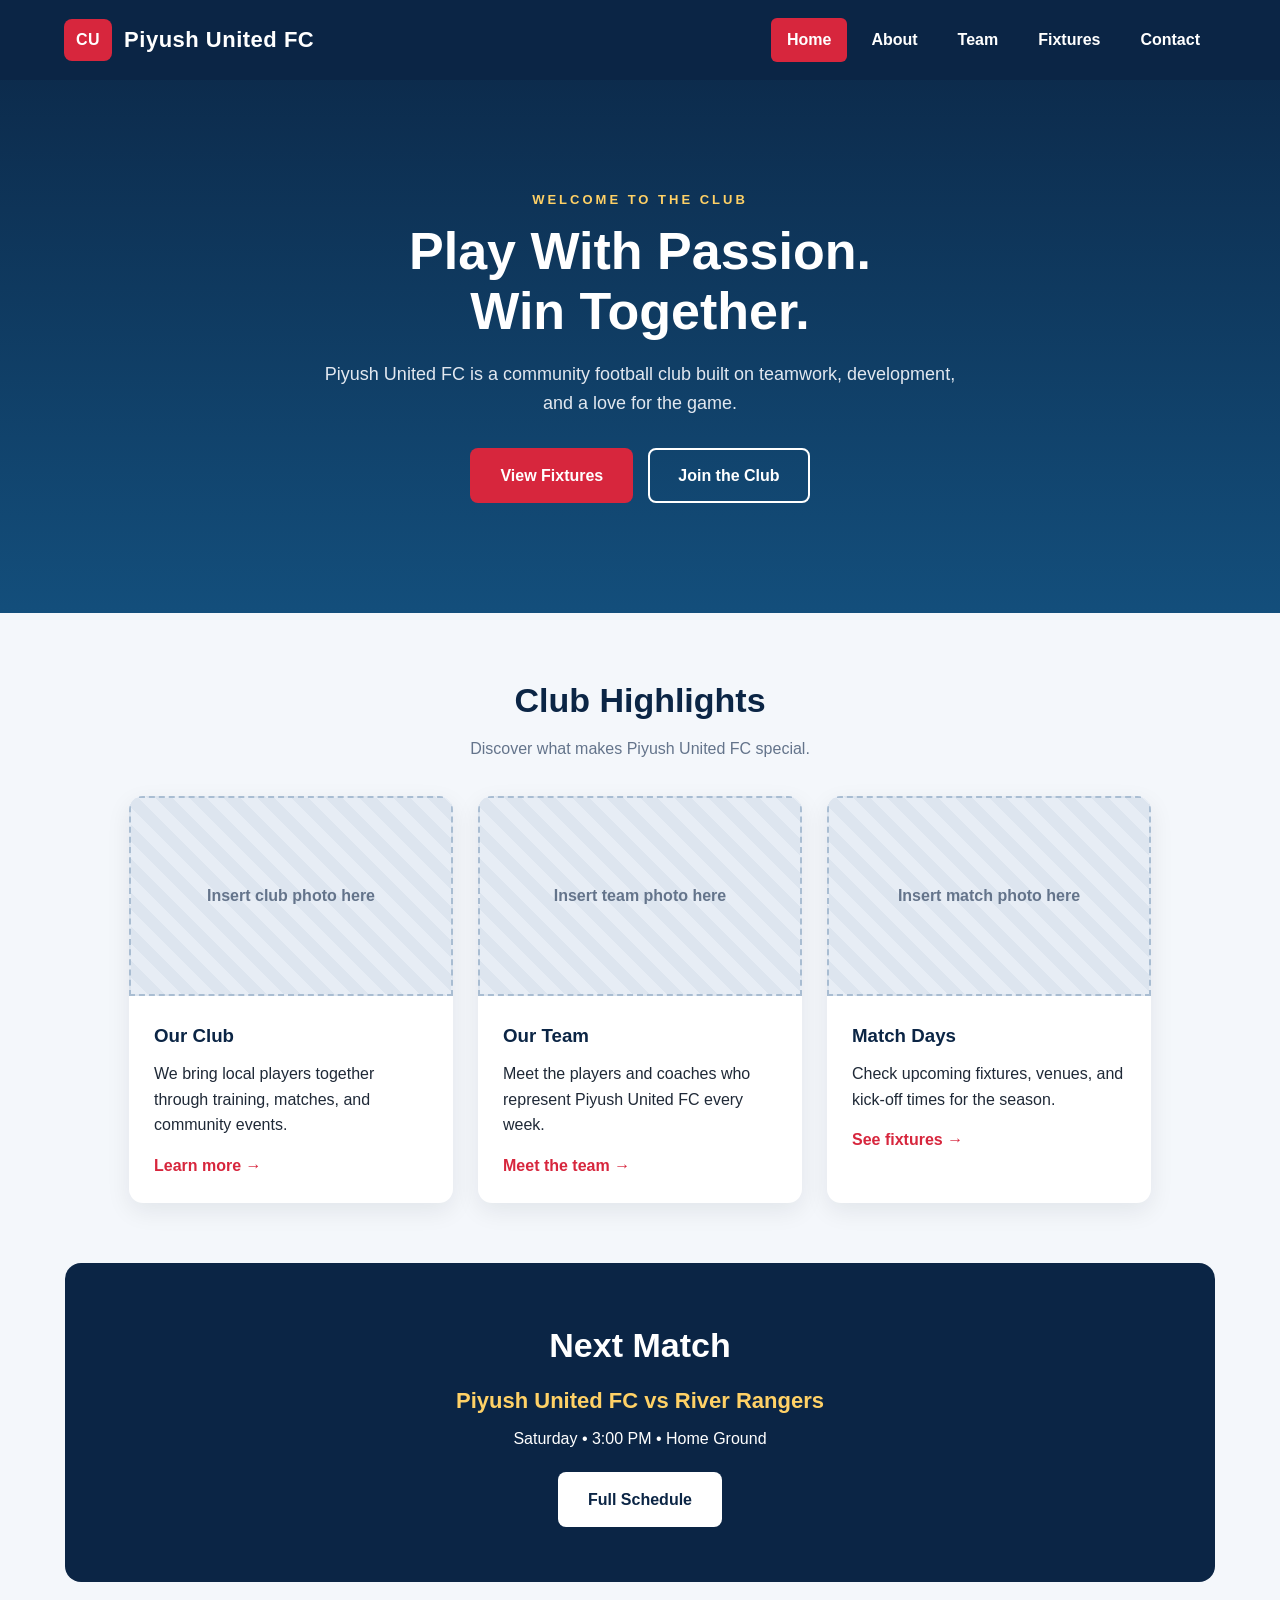
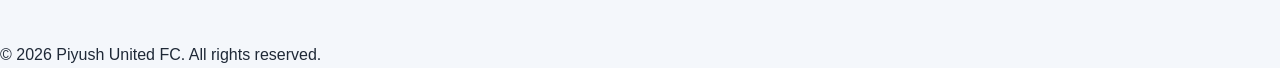
==== index.html @ 8dfbd0fe "Initial commit" ====
<!DOCTYPE html>
<html lang="en">
<head>
  <meta charset="UTF-8">
  <meta name="viewport" content="width=device-width, initial-scale=1.0">
  <title>Piyush United FC | Home</title>
  <link rel="stylesheet" href="style.css">
</head>
<body>

  <header class="site-header">
    <a class="brand" href="index.html">
      <span class="brand-badge">CU</span>
      <span>Piyush United FC</span>
    </a>

    <nav class="main-nav">
      <a href="index.html" class="active">Home</a>
      <a href="about.html">About</a>
      <a href="team.html">Team</a>
      <a href="fixtures.html">Fixtures</a>
      <a href="contact.html">Contact</a>
    </nav>
  </header>

  <section class="hero">
    <div class="hero-content">
      <p class="eyebrow">Welcome to the club</p>
      <h1>Play With Passion.<br>Win Together.</h1>
      <p class="hero-text">
        Piyush United FC is a community football club built on teamwork,
        development, and a love for the game.
      </p>
      <div class="hero-buttons">
        <a class="btn btn-primary" href="fixtures.html">View Fixtures</a>
        <a class="btn btn-outline" href="contact.html">Join the Club</a>
      </div>
    </div>
  </section>

  <main>
    <section class="section">
      <div class="section-head">
        <h2>Club Highlights</h2>
        <p>Discover what makes Piyush United FC special.</p>
      </div>

      <div class="card-grid">
        <article class="card">
          <div class="image-box">
            <span>Insert club photo here</span>
          </div>
          <div class="card-body">
            <h3>Our Club</h3>
            <p>We bring local players together through training, matches, and community events.</p>
            <a class="text-link" href="about.html">Learn more &rarr;</a>
          </div>
        </article>

        <article class="card">
          <div class="image-box">
            <span>Insert team photo here</span>
          </div>
          <div class="card-body">
            <h3>Our Team</h3>
            <p>Meet the players and coaches who represent Piyush United FC every week.</p>
            <a class="text-link" href="team.html">Meet the team &rarr;</a>
          </div>
        </article>

        <article class="card">
          <div class="image-box">
            <span>Insert match photo here</span>
          </div>
          <div class="card-body">
            <h3>Match Days</h3>
            <p>Check upcoming fixtures, venues, and kick-off times for the season.</p>
            <a class="text-link" href="fixtures.html">See fixtures &rarr;</a>
          </div>
        </article>
      </div>
    </section>

    <section class="section banner">
      <div class="banner-content">
        <h2>Next Match</h2>
        <p class="match-line">Piyush United FC vs River Rangers</p>
        <p>Saturday &bull; 3:00 PM &bull; Home Ground</p>
        <a class="btn btn-light" href="fixtures.html">Full Schedule</a>
      </div>
    </section>
  </main>

  <footer class="site-footer">
    <p>&copy; 2026 Piyush United FC. All rights reserved.</p>
  </footer>

</body>
</html>
---- style.css ----
/*  Base styles  */
* {
  margin: 0;
  padding: 0;
  box-sizing: border-box;
}

:root {
  --navy: #0b2545;
  --blue: #134e7c;
  --red: #d7263d;
  --light: #f4f7fb;
  --white: #ffffff;
  --grey: #64748b;
  --border: #dfe6ee;
}

body {
  font-family: "Segoe UI", Arial, Helvetica, sans-serif;
  background-color: var(--light);
  color: #1f2937;
  line-height: 1.6;
}

img {
  max-width: 100%;
  display: block;
}

/*  Header */
.site-header {
  background-color: var(--navy);
  color: var(--white);
  padding: 18px 5%;
  display: flex;
  justify-content: space-between;
  align-items: center;
  flex-wrap: wrap;
  gap: 15px;
  box-shadow: 0 3px 12px rgba(0, 0, 0, 0.15);
}

.brand {
  display: flex;
  align-items: center;
  gap: 12px;
  color: var(--white);
  text-decoration: none;
  font-size: 22px;
  font-weight: 800;
  letter-spacing: 0.5px;
}

.brand-badge {
  background-color: var(--red);
  padding: 8px 12px;
  border-radius: 8px;
  font-size: 16px;
}

.main-nav {
  display: flex;
  flex-wrap: wrap;
  gap: 8px;
}

.main-nav a {
  color: var(--white);
  text-decoration: none;
  padding: 9px 16px;
  border-radius: 6px;
  font-weight: 600;
  transition: background-color 0.2s ease;
}

.main-nav a:hover {
  background-color: rgba(255, 255, 255, 0.15);
}

.main-nav a.active {
  background-color: var(--red);
}

/* Hero */
.hero {
  background:
    linear-gradient(rgba(11, 37, 69, 0.85), rgba(19, 78, 124, 0.85)),
    var(--blue);
  color: var(--white);
  padding: 110px 5%;
  text-align: center;
}

.eyebrow {
  text-transform: uppercase;
  letter-spacing: 3px;
  font-size: 13px;
  font-weight: 700;
  color: #ffd166;
  margin-bottom: 12px;
}

.hero h1 {
  font-size: 52px;
  line-height: 1.15;
  margin-bottom: 18px;
}

.hero-text {
  max-width: 650px;
  margin: 0 auto 30px;
  font-size: 18px;
  color: #e2e8f0;
}

.hero-buttons {
  display: flex;
  justify-content: center;
  gap: 15px;
  flex-wrap: wrap;
}

/* Buttons */
.btn {
  display: inline-block;
  padding: 13px 28px;
  border-radius: 8px;
  text-decoration: none;
  font-weight: 700;
  border: 2px solid transparent;
  transition: transform 0.2s ease, background-color 0.2s ease;
}

.btn:hover {
  transform: translateY(-2px);
}

.btn-primary {
  background-color: var(--red);
  color: var(--white);
}

.btn-primary:hover {
  background-color: #b81e33;
}

.btn-outline {
  color: var(--white);
  border-color: var(--white);
}

.btn-outline:hover {
  background-color: var(--white);
  color: var(--navy);
}

.btn-light {
  background-color: var(--white);
  color: var(--navy);
}

/* Sections */
.section {
  max-width: 1150px;
  margin: 60px auto;
  padding: 0 5%;
}

.section-head {
  text-align: center;
  margin-bottom: 35px;
}

.section-head h2 {
  color: var(--navy);
  font-size: 34px;
  margin-bottom: 8px;
}

.section-head p {
  color: var(--grey);
}

/*  Cards  */
.card-grid {
  display: grid;
  grid-template-columns: repeat(auto-fit, minmax(280px, 1fr));
  gap: 25px;
}

.card {
  background-color: var(--white);
  border-radius: 14px;
  overflow: hidden;
  box-shadow: 0 8px 24px rgba(15, 23, 42, 0.08);
  transition: transform 0.2s ease, box-shadow 0.2s ease;
}

.card:hover {
  transform: translateY(-5px);
  box-shadow: 0 14px 30px rgba(15, 23, 42, 0.14);
}

.card-body {
  padding: 25px;
}

.card-body h3 {
  color: var(--navy);
  margin-bottom: 10px;
}

.text-link {
  display: inline-block;
  margin-top: 15px;
  color: var(--red);
  font-weight: 700;
  text-decoration: none;
}

.text-link:hover {
  color: var(--navy);
}

/*  Blank picture boxes  */
.image-box {
  background:
    repeating-linear-gradient(
      45deg,
      #e7edf5,
      #e7edf5 12px,
      #dde5ef 12px,
      #dde5ef 24px
    );
  border: 2px dashed #a9bdd2;
  border-radius: 0;
  min-height: 220px;
  display: flex;
  align-items: center;
  justify-content: center;
  text-align: center;
  color: var(--grey);
  font-weight: 600;
  padding: 20px;
}

.card .image-box {
  border-radius: 0;
  min-height: 200px;
}

.image-box.tall {
  min-height: 340px;
  border-radius: 14px;
}

.image-box.square {
  min-height: 230px;
}

.image-box.small {
  min-height: 180px;
  margin-top: 20px;
  border-radius: 12px;
}

/*  Banner  */
.banner {
  background-color: var(--navy);
  color: var(--white);
  border-radius: 16px;
  padding: 55px 30px;
  text-align: center;
}

.banner h2 {
  font-size: 34px;
  margin-bottom: 10px;
}

.match-line {
  font-size: 22px;
  font-weight: 700;
  color: #ffd166;
  margin-bottom: 8px;
}

.banner .btn {
  margin-top: 20px;
}

/* Page hero */
.page-hero {
  background-color: var(--navy);
  color: var(--white);
  text-align: center;
  padding: 75px 5%;
}

.page-hero h1 {
  font-size: 42px;
  margin-bottom: 8px;
}

.page-hero p {
  color: #cbd5e1;
  font-size: 18px;
}

/*  About section */
.split {
  display: grid;
  grid-template-columns: 1fr 1fr;
  gap: 35px;
  align-items: center;
}

.split-text h2 {
  color: var(--navy);
  margin-bottom: 15px;
}

.split-text p {
  margin-bottom: 15px;
}

.value-grid {
  display: grid;
  grid-template-columns: repeat(auto-fit, minmax(230px, 1fr));
  gap: 20px;
}

.value-card {
  background-color: var(--white);
  padding: 28px;
  border-radius: 12px;
  border-top: 5px solid var(--red);
  box-shadow: 0 6px 18px rgba(15, 23, 42, 0.07);
}

.value-card h3 {
  color: var(--navy);
  margin-bottom: 8px;
}

/*  Team section */
.player-grid {
.player-grid {
  display: grid;
  grid-template-columns: repeat(auto-fit, minmax(230px, 1fr));
  gap: 25px;
}

.player-card {
  background-color: var(--white);
  border-radius: 14px;
  overflow: hidden;
  box-shadow: 0 8px 22px rgba(15, 23, 42, 0.08);
  transition: transform 0.2s ease;
}

.player-card:hover {
  transform: translateY(-5px);
}

.player-info {
  padding: 20px;
  text-align: center;
}

.player-info h3 {
  color: var(--navy);
}

.player-info p {
  color: var(--grey);
}

.staff-grid {
  display: grid;
  grid-template-columns: repeat(auto-fit, minmax(250px, 1fr));
  gap: 20px;
}

.staff-card {
  background-color: var(--white);
  padding: 28px;
  border-radius: 12px;
  border-left: 5px solid var(--blue);
  box-shadow: 0 6px 18px rgba(15, 23, 42, 0.07);
}

.staff-card h3 {
  color: var(--navy);
  margin-bottom: 8px;
}

/*  Fixtures section */
.table-wrap {
  background-color: var(--white);
  padding: 10px;
  border-radius: 14px;
  box-shadow: 0 8px 24px rgba(15, 23, 42, 0.08);
  overflow-x: auto;
}

table {
  width: 100%;
  border-collapse: collapse;
  min-width: 650px;
}

th,
td {
  padding: 16px;
  text-align: left;
  border-bottom: 1px solid var(--border);
}

thead th {
  background-color: var(--navy);
  color: var(--white);
}

tbody tr:hover {
  background-color: #f1f5f9;
}

.tag {
  padding: 6px 12px;
  border-radius: 20px;
  font-size: 13px;
  font-weight: 700;
}

.tag.upcoming {
  background-color: #fff4d6;
  color: #8a6100;
}

/* Contact section */
.contact-grid {
  display: grid;
  grid-template-columns: 1fr 1.2fr;
  gap: 30px;
}

.contact-info,
.contact-form {
  background-color: var(--white);
  padding: 30px;
  border-radius: 14px;
  box-shadow: 0 8px 24px rgba(15, 23, 42, 0.08);
}

.contact-info h2,
.contact-form h2 {
  color: var(--navy);
  margin-bottom: 18px;
}

.contact-info p {
  margin-bottom: 10px;
}

label {
  display: block;
  margin: 15px 0 6px;
  font-weight: 700;
  color: var(--navy);
}

input,
textarea {
  width: 100%;
  padding: 12px;
  border: 1px solid var(--border);
  border-radius: 8px;
  font-family: inherit;
  font-size: 15px;
}

input:focus,
textarea:focus {
  outline: none;
  border-color: var(--blue);
  box-shadow: 0 0 0 3px rgba(19, 78, 124, 0.15);
}

.contact-form .btn {
  margin-top: 20px;
  border: none;
  cursor: pointer;
}

/* Footer area */
.site-footer {
  background-color: var(--navy);
  color: #cbd5e1;
  text-align: center;
  padding: 28px 5%;
  margin-top: 60px;
}

/* For Mobile verision */
@media (max-width: 850px) {
  .split,
  .contact-grid {
    grid-template-columns: 1fr;
  }

  .hero h1 {
    font-size: 36px;
  }

  .page-hero h1 {
    font-size: 32px;
  }
}

@media (max-width: 600px) {
  .site-header {
    justify-content: center;
    text-align: center;
  }

  .main-nav {
    justify-content: center;
  }

  .hero {
    padding: 75px 5%;
  }

  .hero h1 {
    font-size: 30px;
  }
}
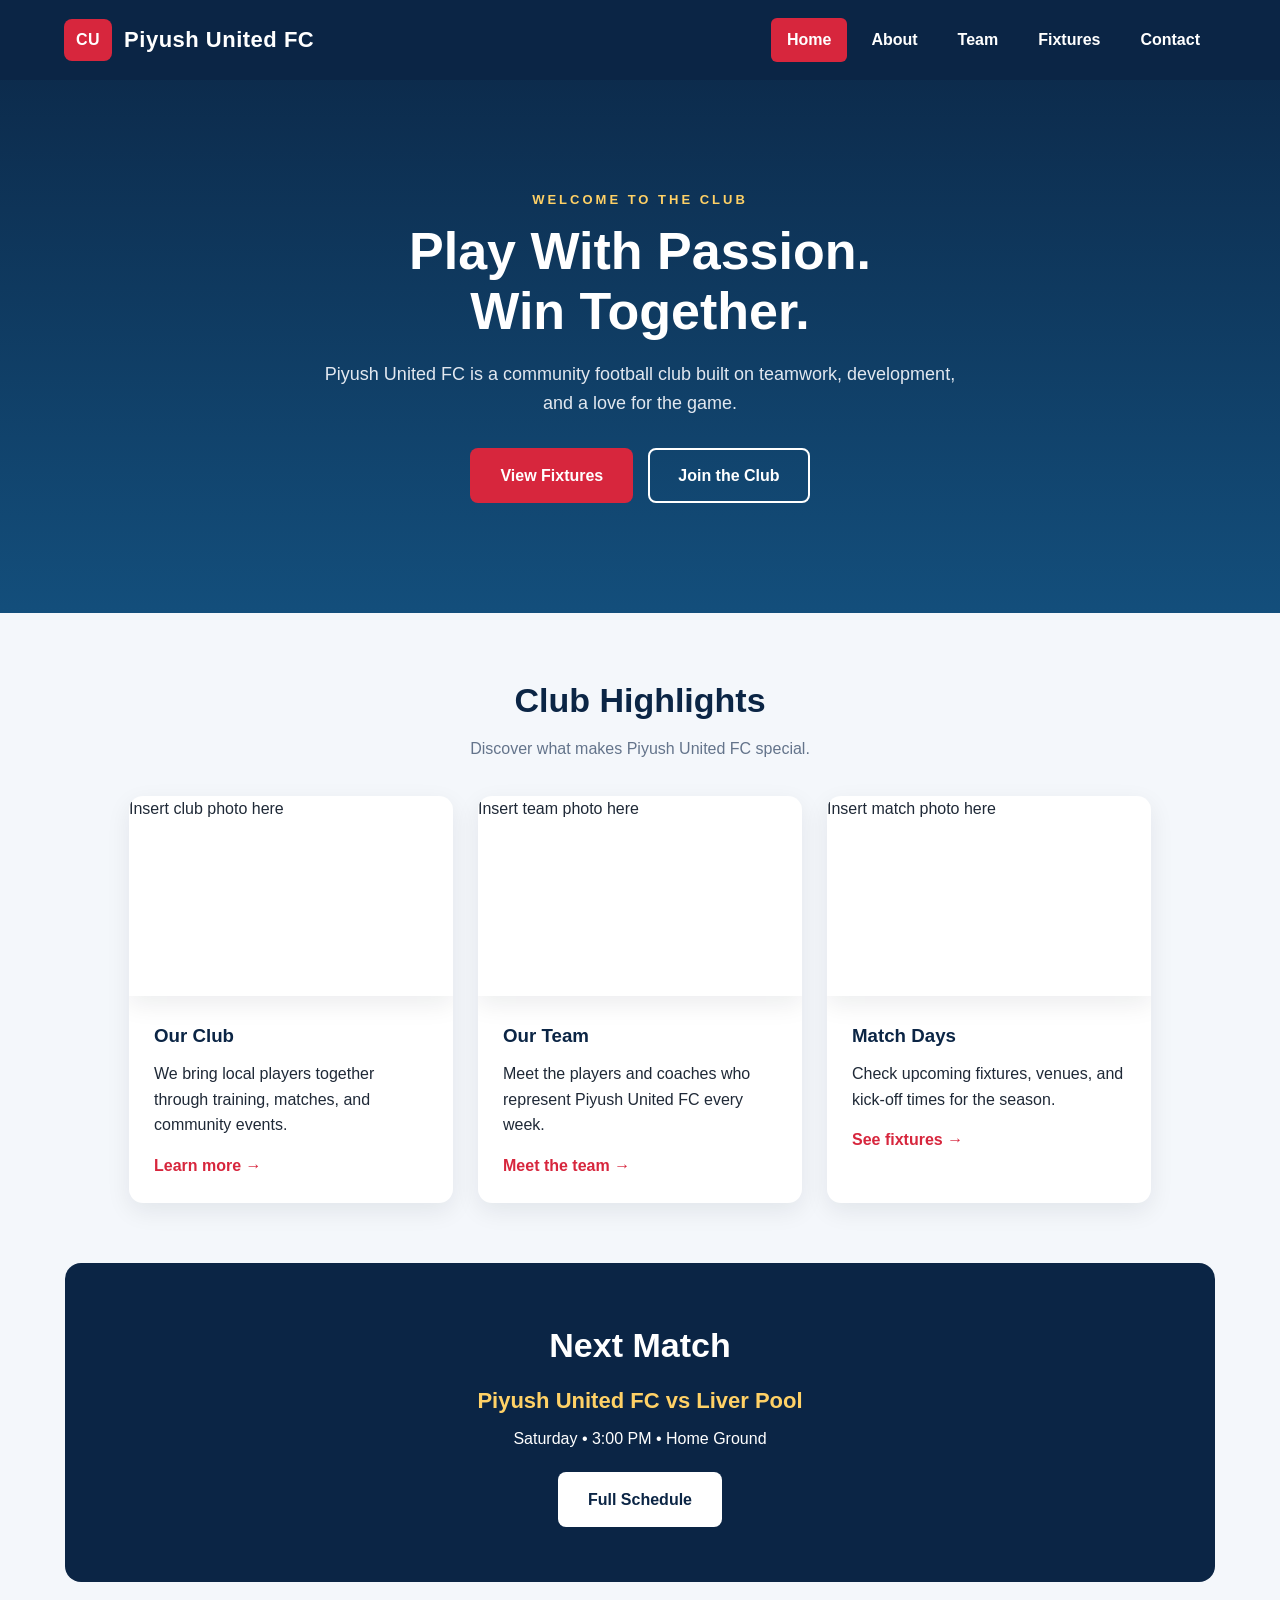
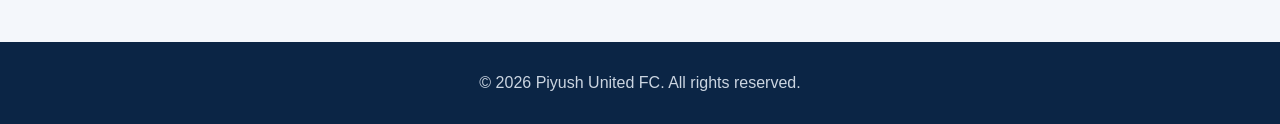
==== commit 2678426e: "latest update" ====
--- a/index.html
+++ b/index.html
@@ -19,7 +19,7 @@
       <a href="about.html">About</a>
       <a href="team.html">Team</a>
       <a href="fixtures.html">Fixtures</a>
-      <a href="contact.html">Contact</a>
+      <a href="join_us.html">Contact</a>
     </nav>
   </header>
 
@@ -32,8 +32,8 @@
         development, and a love for the game.
       </p>
       <div class="hero-buttons">
-        <a class="btn btn-primary" href="fixtures.html">View Fixtures</a>
-        <a class="btn btn-outline" href="contact.html">Join the Club</a>
+        <a class="button button-primary" href="fixtures.html">View Fixtures</a>
+        <a class="button button-outline" href="join_us.html">Join the Club</a>
       </div>
     </div>
   </section>
@@ -84,9 +84,9 @@
     <section class="section banner">
       <div class="banner-content">
         <h2>Next Match</h2>
-        <p class="match-line">Piyush United FC vs River Rangers</p>
+        <p class="match-line">Piyush United FC vs Liver Pool</p>
         <p>Saturday &bull; 3:00 PM &bull; Home Ground</p>
-        <a class="btn btn-light" href="fixtures.html">Full Schedule</a>
+        <a class="button button-light" href="fixtures.html">Full Schedule</a>
       </div>
     </section>
   </main>
--- a/style.css
+++ b/style.css
@@ -1,4 +1,4 @@
-/*  Base styles  */
+/* Our Base */
 * {
   margin: 0;
   padding: 0;
@@ -27,7 +27,7 @@
   display: block;
 }
 
-/*  Header */
+/* Header */
 .site-header {
   background-color: var(--navy);
   color: var(--white);
@@ -121,7 +121,7 @@
 }
 
 /* Buttons */
-.btn {
+.button {
   display: inline-block;
   padding: 13px 28px;
   border-radius: 8px;
@@ -131,30 +131,30 @@
   transition: transform 0.2s ease, background-color 0.2s ease;
 }
 
-.btn:hover {
+.button:hover {
   transform: translateY(-2px);
 }
 
-.btn-primary {
+.button-primary {
   background-color: var(--red);
   color: var(--white);
 }
 
-.btn-primary:hover {
+.button-primary:hover {
   background-color: #b81e33;
 }
 
-.btn-outline {
+.button-outline {
   color: var(--white);
   border-color: var(--white);
 }
 
-.btn-outline:hover {
-  background-color: var(--white);
-  color: var(--navy);
-}
-
-.btn-light {
+.button-outline:hover {
+  background-color: var(--white);
+  color: var(--navy);
+}
+
+.button-light {
   background-color: var(--white);
   color: var(--navy);
 }
@@ -181,7 +181,7 @@
   color: var(--grey);
 }
 
-/*  Cards  */
+/* Cards */
 .card-grid {
   display: grid;
   grid-template-columns: repeat(auto-fit, minmax(280px, 1fr));
@@ -222,31 +222,23 @@
   color: var(--navy);
 }
 
-/*  Blank picture boxes  */
+/* Picture boxes */
 .image-box {
-  background:
-    repeating-linear-gradient(
-      45deg,
-      #e7edf5,
-      #e7edf5 12px,
-      #dde5ef 12px,
-      #dde5ef 24px
-    );
-  border: 2px dashed #a9bdd2;
-  border-radius: 0;
-  min-height: 220px;
-  display: flex;
-  align-items: center;
-  justify-content: center;
-  text-align: center;
-  color: var(--grey);
-  font-weight: 600;
-  padding: 20px;
+  overflow: hidden;
+  border-radius: 14px;
+  box-shadow: 0 8px 24px rgba(15, 23, 42, 0.08);
+}
+
+.image-box img {
+  width: 100%;
+  height: 100%;
+  object-fit: cover;
+  display: block;
 }
 
 .card .image-box {
   border-radius: 0;
-  min-height: 200px;
+  height: 200px;
 }
 
 .image-box.tall {
@@ -255,16 +247,16 @@
 }
 
 .image-box.square {
-  min-height: 230px;
+  height: 230px;
 }
 
 .image-box.small {
-  min-height: 180px;
+  height: 180px;
   margin-top: 20px;
   border-radius: 12px;
 }
 
-/*  Banner  */
+/* Banner */
 .banner {
   background-color: var(--navy);
   color: var(--white);
@@ -285,7 +277,7 @@
   margin-bottom: 8px;
 }
 
-.banner .btn {
+.banner .button {
   margin-top: 20px;
 }
 
@@ -307,7 +299,7 @@
   font-size: 18px;
 }
 
-/*  About section */
+/* About section */
 .split {
   display: grid;
   grid-template-columns: 1fr 1fr;
@@ -343,8 +335,7 @@
   margin-bottom: 8px;
 }
 
-/*  Team section */
-.player-grid {
+/* Team section */
 .player-grid {
   display: grid;
   grid-template-columns: repeat(auto-fit, minmax(230px, 1fr));
@@ -395,7 +386,7 @@
   margin-bottom: 8px;
 }
 
-/*  Fixtures section */
+/* Fixtures section */
 .table-wrap {
   background-color: var(--white);
   padding: 10px;
@@ -487,7 +478,7 @@
   box-shadow: 0 0 0 3px rgba(19, 78, 124, 0.15);
 }
 
-.contact-form .btn {
+.contact-form .button {
   margin-top: 20px;
   border: none;
   cursor: pointer;
@@ -502,7 +493,7 @@
   margin-top: 60px;
 }
 
-/* For Mobile verision */
+/* For Mobile version */
 @media (max-width: 850px) {
   .split,
   .contact-grid {
@@ -527,12 +518,4 @@
   .main-nav {
     justify-content: center;
   }
-
-  .hero {
-    padding: 75px 5%;
-  }
-
-  .hero h1 {
-    font-size: 30px;
-  }
-}
+}
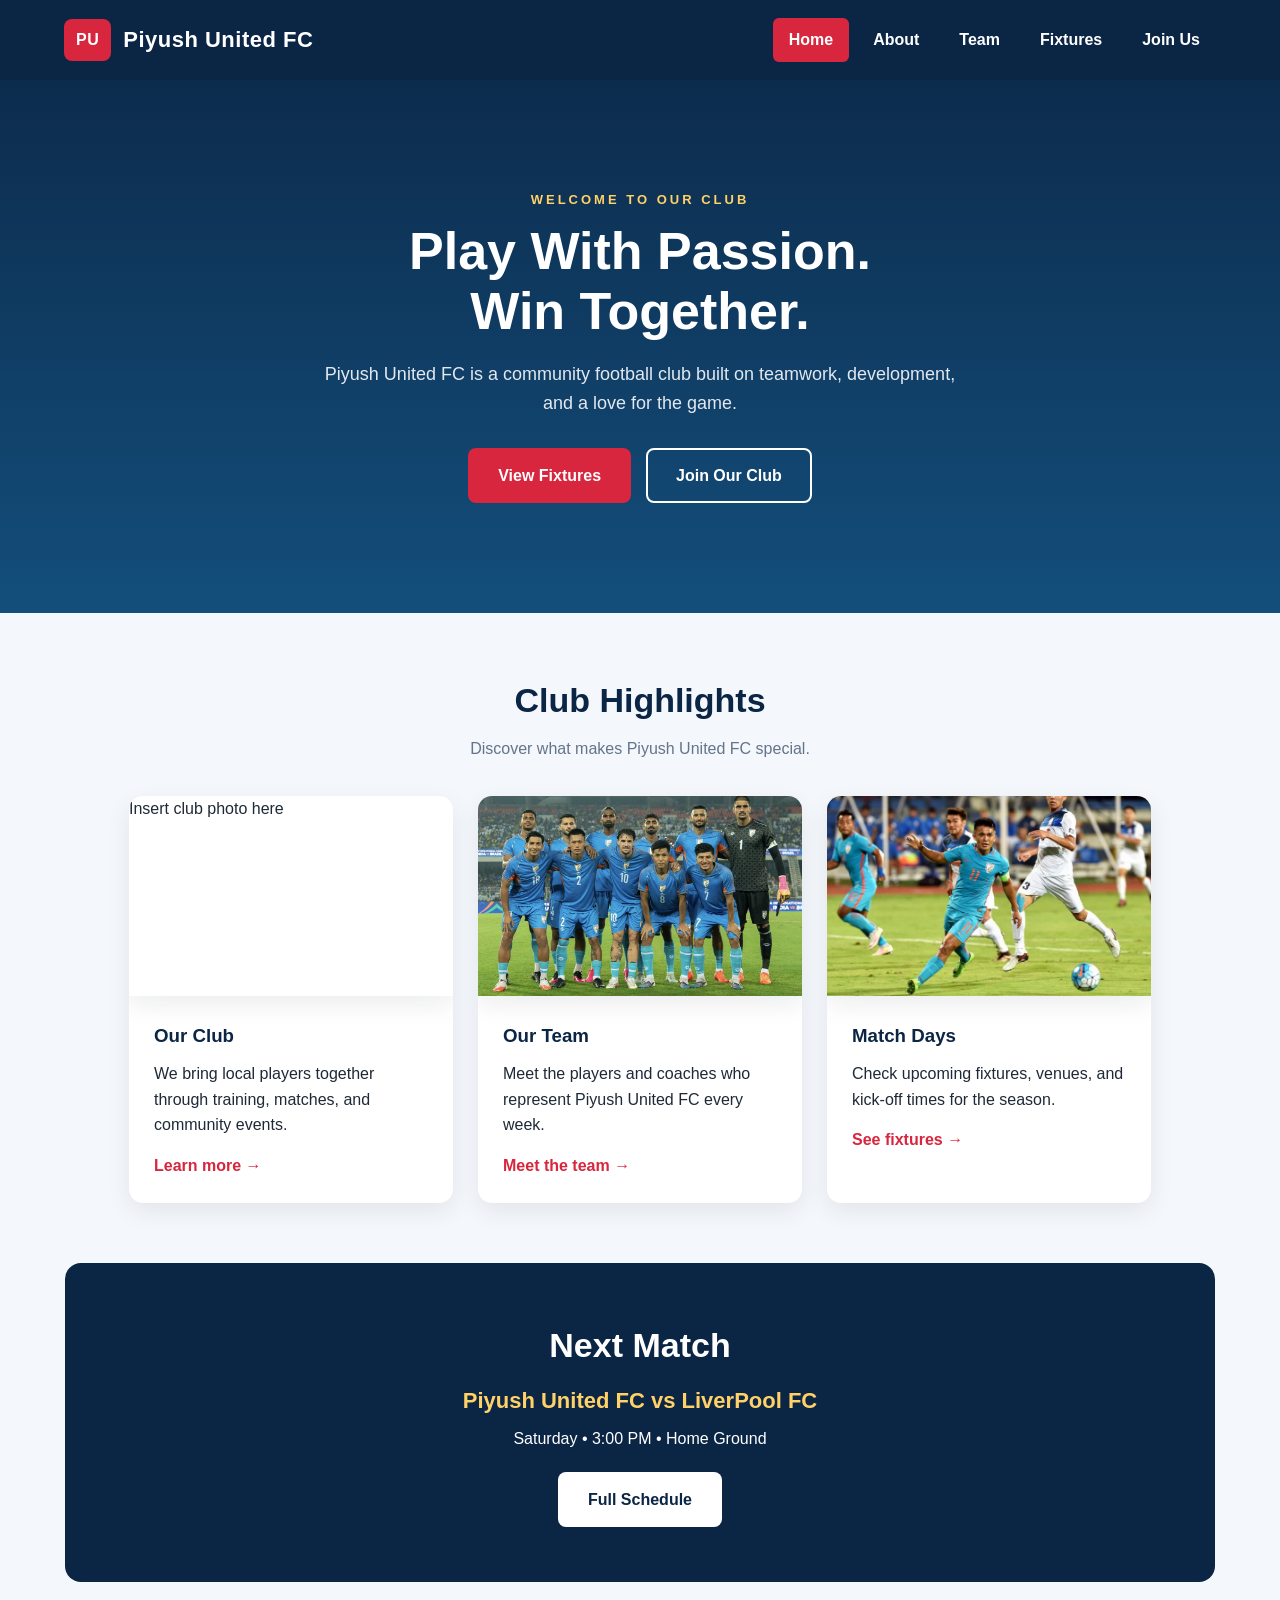
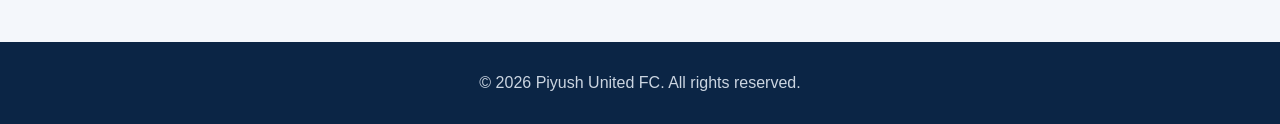
==== commit 90bb6946: "1.1" ====
--- a/index.html
+++ b/index.html
@@ -10,7 +10,7 @@
 
   <header class="site-header">
     <a class="brand" href="index.html">
-      <span class="brand-badge">CU</span>
+      <span class="brand-badge">PU</span>
       <span>Piyush United FC</span>
     </a>
 
@@ -19,13 +19,13 @@
       <a href="about.html">About</a>
       <a href="team.html">Team</a>
       <a href="fixtures.html">Fixtures</a>
-      <a href="join_us.html">Contact</a>
+      <a href="join_us.html">Join Us</a>
     </nav>
   </header>
 
   <section class="hero">
     <div class="hero-content">
-      <p class="eyebrow">Welcome to the club</p>
+      <p class="eyebrow">Welcome to Our Club</p>
       <h1>Play With Passion.<br>Win Together.</h1>
       <p class="hero-text">
         Piyush United FC is a community football club built on teamwork,
@@ -33,7 +33,7 @@
       </p>
       <div class="hero-buttons">
         <a class="button button-primary" href="fixtures.html">View Fixtures</a>
-        <a class="button button-outline" href="join_us.html">Join the Club</a>
+        <a class="button button-outline" href="join_us.html">Join Our Club</a>
       </div>
     </div>
   </section>
@@ -59,7 +59,7 @@
 
         <article class="card">
           <div class="image-box">
-            <span>Insert team photo here</span>
+            <img src="photos/teampic.png">
           </div>
           <div class="card-body">
             <h3>Our Team</h3>
@@ -70,7 +70,7 @@
 
         <article class="card">
           <div class="image-box">
-            <span>Insert match photo here</span>
+            <img src="photos/matchday.jpeg">
           </div>
           <div class="card-body">
             <h3>Match Days</h3>
@@ -84,7 +84,7 @@
     <section class="section banner">
       <div class="banner-content">
         <h2>Next Match</h2>
-        <p class="match-line">Piyush United FC vs Liver Pool</p>
+        <p class="match-line">Piyush United FC vs LiverPool FC</p>
         <p>Saturday &bull; 3:00 PM &bull; Home Ground</p>
         <a class="button button-light" href="fixtures.html">Full Schedule</a>
       </div>
--- a/style.css
+++ b/style.css
@@ -429,28 +429,28 @@
   color: #8a6100;
 }
 
-/* Contact section */
-.contact-grid {
+/* Join Us section */
+.Join Us-grid {
   display: grid;
   grid-template-columns: 1fr 1.2fr;
   gap: 30px;
 }
 
-.contact-info,
-.contact-form {
+.Join Us-info,
+.Join Us-form {
   background-color: var(--white);
   padding: 30px;
   border-radius: 14px;
   box-shadow: 0 8px 24px rgba(15, 23, 42, 0.08);
 }
 
-.contact-info h2,
-.contact-form h2 {
+.Join Us-info h2,
+.Join Us-form h2 {
   color: var(--navy);
   margin-bottom: 18px;
 }
 
-.contact-info p {
+.Join Us-info p {
   margin-bottom: 10px;
 }
 
@@ -478,7 +478,7 @@
   box-shadow: 0 0 0 3px rgba(19, 78, 124, 0.15);
 }
 
-.contact-form .button {
+.Join Us-form .button {
   margin-top: 20px;
   border: none;
   cursor: pointer;
@@ -496,7 +496,7 @@
 /* For Mobile version */
 @media (max-width: 850px) {
   .split,
-  .contact-grid {
+  .Join Us-grid {
     grid-template-columns: 1fr;
   }
 
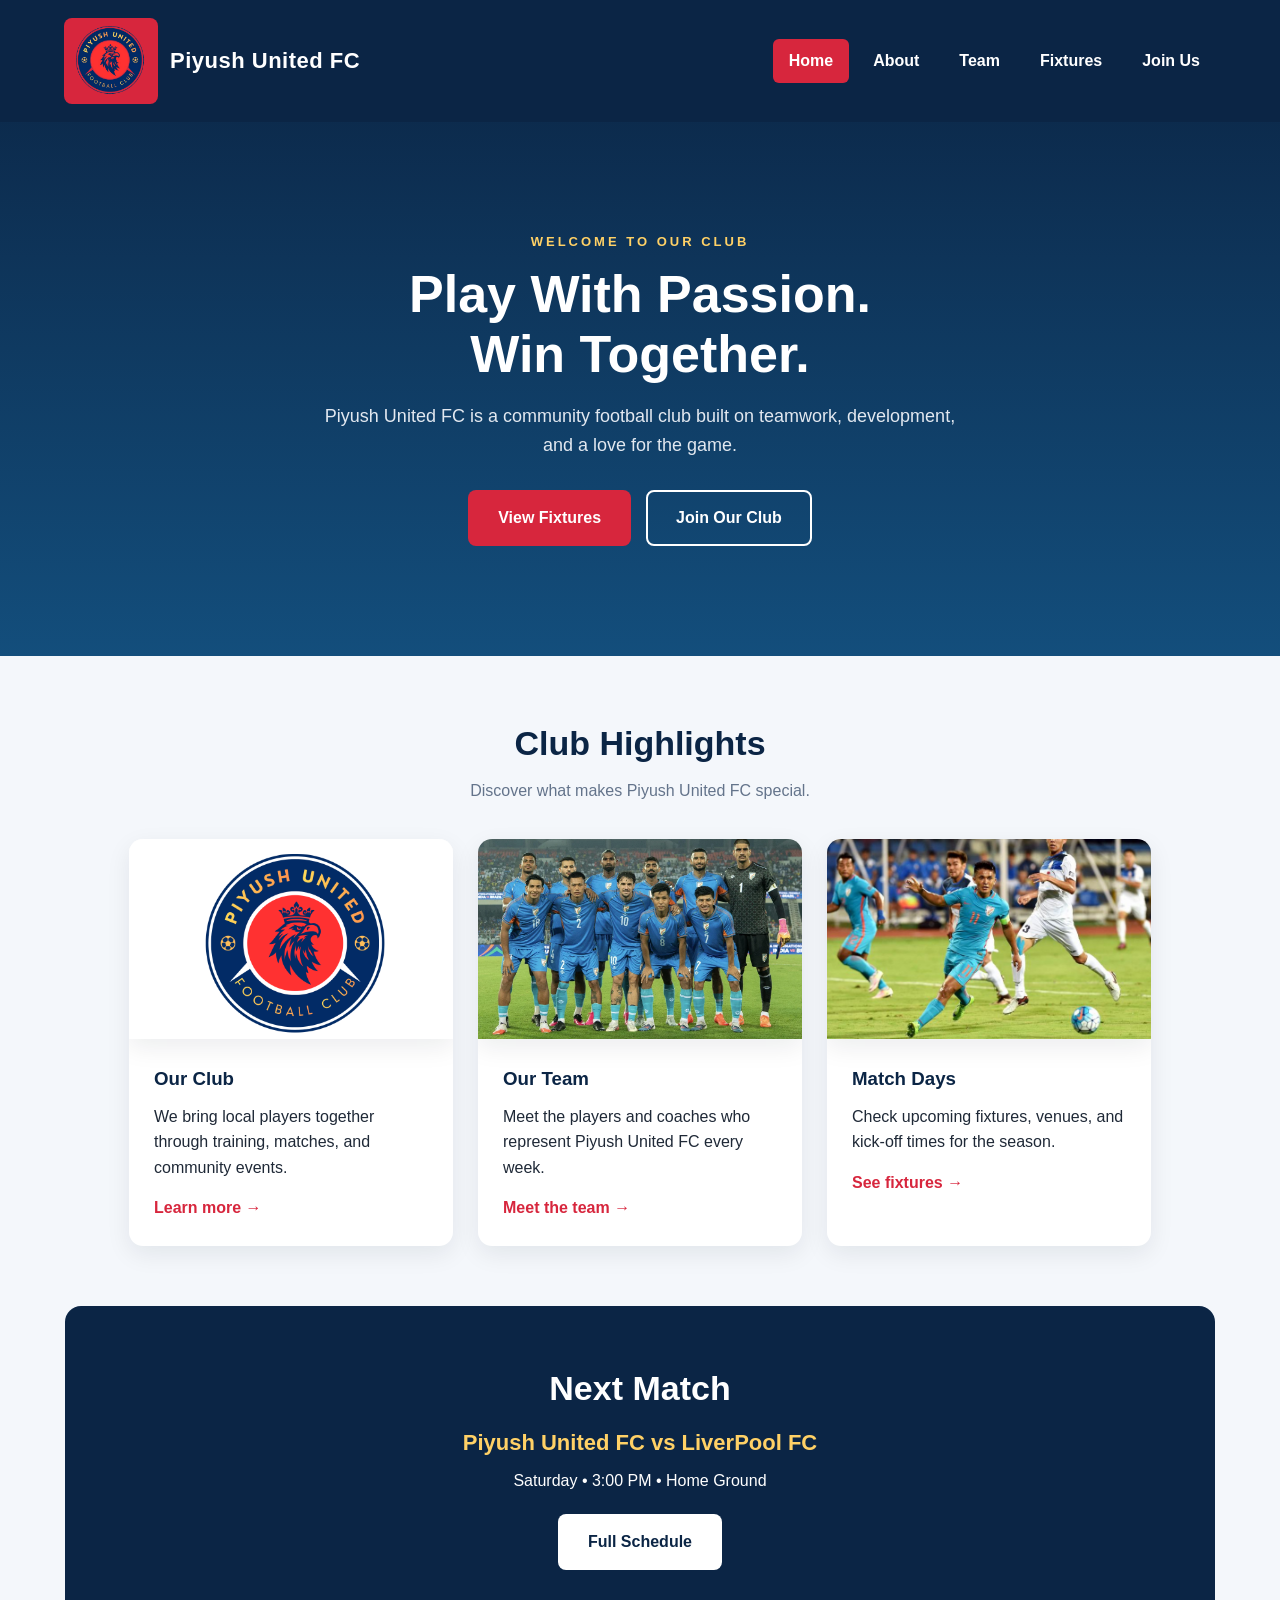
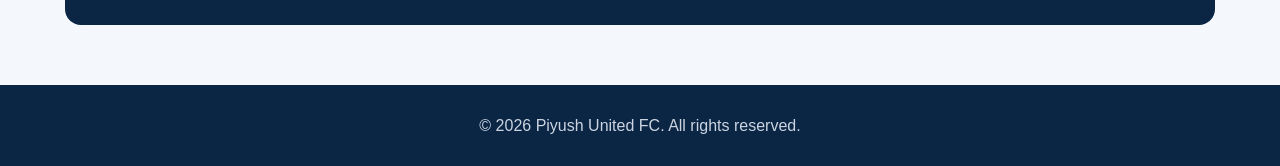
==== commit dd6d3600: "1.2" ====
--- a/index.html
+++ b/index.html
@@ -10,7 +10,7 @@
 
   <header class="site-header">
     <a class="brand" href="index.html">
-      <span class="brand-badge">PU</span>
+      <span class="brand-badge"><img src="photos/logo.png" alt="Piyush United FC Logo" style="width: 70px; height: auto;"></span>
       <span>Piyush United FC</span>
     </a>
 
@@ -48,7 +48,7 @@
       <div class="card-grid">
         <article class="card">
           <div class="image-box">
-            <span>Insert club photo here</span>
+            <span><img src="photos/our_club.png">
           </div>
           <div class="card-body">
             <h3>Our Club</h3>
--- a/style.css
+++ b/style.css
@@ -429,28 +429,110 @@
   color: #8a6100;
 }
 
+.tag.win {
+  background-color: #dcfce7;
+  color: #166534;
+}
+
+.tag.draw {
+  background-color: #e2e8f0;
+  color: #334155;
+}
+
+/* Match Highlights */
+.highlight-card {
+  display: block;
+  text-decoration: none;
+  color: inherit;
+}
+
+.video-thumb {
+  position: relative;
+  height: 200px;
+  background-color: var(--navy);
+  overflow: hidden;
+}
+
+.video-thumb img {
+  width: 100%;
+  height: 100%;
+  object-fit: cover;
+  opacity: 0.92;
+  transition: transform 0.3s ease, opacity 0.2s ease;
+}
+
+.highlight-card:hover .video-thumb img {
+  transform: scale(1.04);
+  opacity: 1;
+}
+
+.play-badge {
+  position: absolute;
+  top: 50%;
+  left: 50%;
+  transform: translate(-50%, -50%);
+  width: 52px;
+  height: 52px;
+  background-color: var(--red);
+  color: var(--white);
+  border-radius: 50%;
+  display: flex;
+  align-items: center;
+  justify-content: center;
+  font-size: 18px;
+  padding-left: 3px;
+  box-shadow: 0 4px 14px rgba(0, 0, 0, 0.35);
+  transition: transform 0.2s ease, background-color 0.2s ease;
+}
+
+.highlight-card:hover .play-badge {
+  transform: translate(-50%, -50%) scale(1.1);
+  background-color: #b81e33;
+}
+
+.video-duration {
+  position: absolute;
+  bottom: 10px;
+  right: 10px;
+  background-color: rgba(11, 37, 69, 0.88);
+  color: var(--white);
+  font-size: 12px;
+  font-weight: 700;
+  padding: 3px 8px;
+  border-radius: 6px;
+}
+
+.highlight-card .card-body h3 {
+  margin-top: 12px;
+}
+
+.highlight-card .card-body p {
+  color: var(--grey);
+  font-size: 14px;
+}
+
 /* Join Us section */
-.Join Us-grid {
+.join-us-grid {
   display: grid;
   grid-template-columns: 1fr 1.2fr;
   gap: 30px;
 }
 
-.Join Us-info,
-.Join Us-form {
+.join-us-info,
+.join-us-form {
   background-color: var(--white);
   padding: 30px;
   border-radius: 14px;
   box-shadow: 0 8px 24px rgba(15, 23, 42, 0.08);
 }
 
-.Join Us-info h2,
-.Join Us-form h2 {
+.join-us-info h2,
+.join-us-form h2 {
   color: var(--navy);
   margin-bottom: 18px;
 }
 
-.Join Us-info p {
+.join-us-info p {
   margin-bottom: 10px;
 }
 
@@ -478,7 +560,7 @@
   box-shadow: 0 0 0 3px rgba(19, 78, 124, 0.15);
 }
 
-.Join Us-form .button {
+.join-us-form .button {
   margin-top: 20px;
   border: none;
   cursor: pointer;
@@ -496,7 +578,7 @@
 /* For Mobile version */
 @media (max-width: 850px) {
   .split,
-  .Join Us-grid {
+  .join-us-grid {
     grid-template-columns: 1fr;
   }
 
